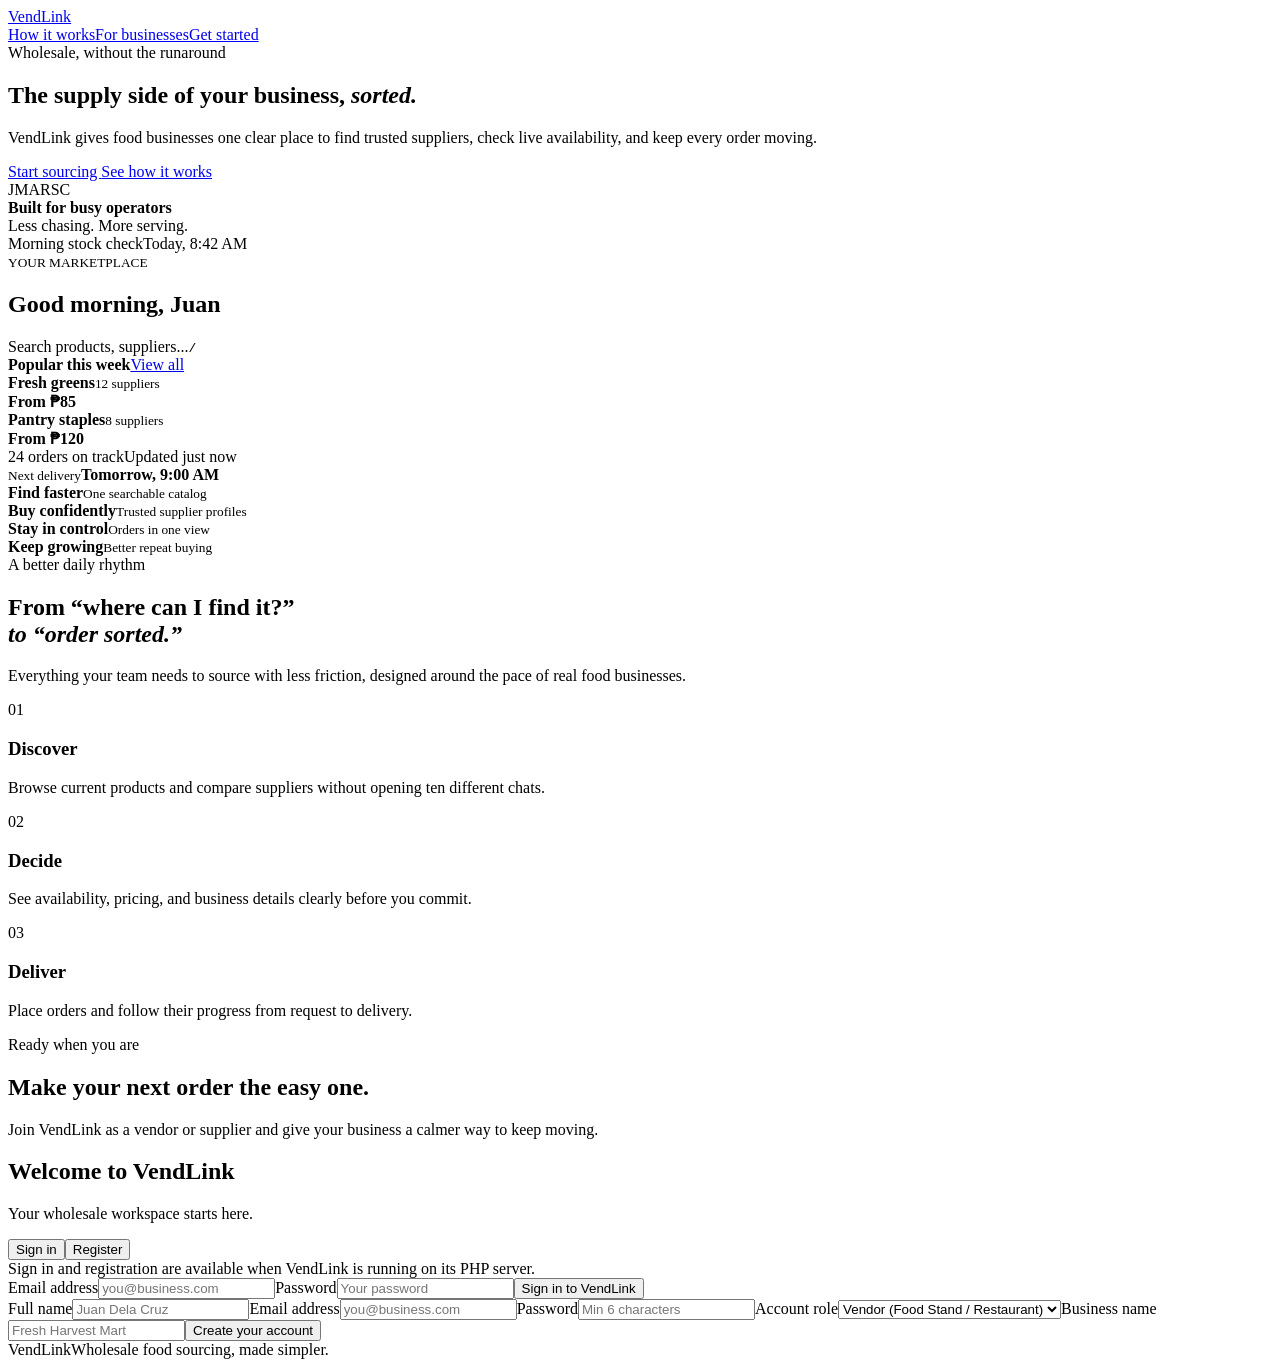
==== index.html @ 3ece9a18 "Add files via upload" ====
<!DOCTYPE html>
<html lang="en">
<head>
  <meta charset="UTF-8">
  <meta name="viewport" content="width=device-width, initial-scale=1.0">
  <meta name="description" content="VendLink connects food businesses with trusted wholesale suppliers.">
  <title>VendLink | The supply side of your business</title>
  <link rel="stylesheet" href="assets/css/style.css?v=12">
  <script src="assets/js/lucide.min.js?v=3"></script>
</head>
<body class="landing-page">
  <header class="landing-nav">
    <a href="index.html" class="landing-brand" aria-label="VendLink home"><span class="landing-brand-mark"><i data-lucide="boxes" class="w-5 h-5"></i></span><span>Vend<span>Link</span></span></a>
    <nav class="landing-nav-links" aria-label="Landing page navigation"><a href="#how-it-works">How it works</a><a href="#for-businesses">For businesses</a><a href="#access" class="landing-nav-cta">Get started <i data-lucide="arrow-up-right" class="w-4 h-4"></i></a></nav>
  </header>

  <main>
    <section class="landing-hero" id="for-businesses">
      <div class="landing-hero-copy"><div class="landing-eyebrow"><span></span> Wholesale, without the runaround</div><h1>The supply side of your business, <em>sorted.</em></h1><p class="landing-lede">VendLink gives food businesses one clear place to find trusted suppliers, check live availability, and keep every order moving.</p><div class="landing-actions"><a href="#access" class="landing-button landing-button-primary">Start sourcing <i data-lucide="arrow-right" class="w-4 h-4"></i></a><a href="#how-it-works" class="landing-button landing-button-quiet"><i data-lucide="play-circle" class="w-4 h-4"></i> See how it works</a></div><div class="landing-proof"><div class="landing-avatars"><span>JM</span><span>AR</span><span>SC</span></div><span><strong>Built for busy operators</strong><br>Less chasing. More serving.</span></div></div>
      <div class="inventory-scene" aria-label="VendLink marketplace preview"><div class="inventory-orbit inventory-orbit-one"></div><div class="inventory-orbit inventory-orbit-two"></div><div class="inventory-window"><div class="inventory-window-top"><span class="window-dots"><i></i><i></i><i></i></span><span class="window-title">Morning stock check</span><span class="window-date">Today, 8:42 AM</span></div><div class="inventory-window-body"><div class="inventory-heading"><div><small>YOUR MARKETPLACE</small><h2>Good morning, Juan</h2></div><span class="inventory-bell"><i data-lucide="bell" class="w-4 h-4"></i></span></div><div class="inventory-search"><i data-lucide="search" class="w-4 h-4"></i><span>Search products, suppliers...</span><kbd>/</kbd></div><div class="inventory-label-row"><strong>Popular this week</strong><a href="#access">View all <i data-lucide="arrow-up-right" class="w-3 h-3"></i></a></div><div class="inventory-products"><div class="inventory-product"><div class="product-art product-art-greens"><i data-lucide="leaf" class="w-7 h-7"></i></div><div><strong>Fresh greens</strong><small>12 suppliers</small></div><b>From ₱85</b></div><div class="inventory-product"><div class="product-art product-art-grain"><i data-lucide="wheat" class="w-7 h-7"></i></div><div><strong>Pantry staples</strong><small>8 suppliers</small></div><b>From ₱120</b></div></div><div class="inventory-status"><span><i data-lucide="circle-check" class="w-4 h-4"></i> 24 orders on track</span><span>Updated just now</span></div></div></div><div class="inventory-float"><span class="float-icon"><i data-lucide="truck" class="w-4 h-4"></i></span><span><small>Next delivery</small><strong>Tomorrow, 9:00 AM</strong></span><i data-lucide="check" class="w-4 h-4"></i></div></div>
    </section>

    <section class="landing-ribbon" aria-label="VendLink benefits"><div><i data-lucide="scan-search" class="w-5 h-5"></i><span><strong>Find faster</strong><small>One searchable catalog</small></span></div><div><i data-lucide="badge-check" class="w-5 h-5"></i><span><strong>Buy confidently</strong><small>Trusted supplier profiles</small></span></div><div><i data-lucide="route" class="w-5 h-5"></i><span><strong>Stay in control</strong><small>Orders in one view</small></span></div><div><i data-lucide="repeat-2" class="w-5 h-5"></i><span><strong>Keep growing</strong><small>Better repeat buying</small></span></div></section>

    <section class="landing-process" id="how-it-works"><div class="landing-section-heading"><div><span class="landing-eyebrow"><span></span> A better daily rhythm</span><h2>From “where can I find it?”<br><em>to “order sorted.”</em></h2></div><p>Everything your team needs to source with less friction, designed around the pace of real food businesses.</p></div><div class="process-grid"><article><span>01</span><i data-lucide="search"></i><h3>Discover</h3><p>Browse current products and compare suppliers without opening ten different chats.</p></article><article><span>02</span><i data-lucide="sliders-horizontal"></i><h3>Decide</h3><p>See availability, pricing, and business details clearly before you commit.</p></article><article><span>03</span><i data-lucide="package-check"></i><h3>Deliver</h3><p>Place orders and follow their progress from request to delivery.</p></article></div></section>

    <section class="access-section" id="access"><div class="access-intro"><span class="landing-eyebrow"><span></span> Ready when you are</span><h2>Make your next order the easy one.</h2><p>Join VendLink as a vendor or supplier and give your business a calmer way to keep moving.</p></div><div class="auth-card landing-auth-card"><div class="auth-card-header"><div class="auth-logo"><i data-lucide="boxes" class="w-6 h-6"></i></div><h2>Welcome to Vend<span>Link</span></h2><p class="auth-subtitle">Your wholesale workspace starts here.</p><div class="auth-tabs"><button id="tabLogin" class="active" onclick="switchTab('login')">Sign in</button><button id="tabSignup" onclick="switchTab('signup')">Register</button></div></div><div class="auth-card-body"><div id="staticNotice" class="error-box"><i data-lucide="info" class="w-4 h-4"></i><span>Sign in and registration are available when VendLink is running on its PHP server.</span></div><form id="loginForm" onsubmit="showStaticNotice(event)"><label>Email address<input type="email" required placeholder="you@business.com"></label><label>Password<input type="password" required placeholder="Your password"></label><button type="submit" class="auth-submit">Sign in to VendLink <i data-lucide="arrow-right" class="w-4 h-4"></i></button></form><form id="signupForm" onsubmit="showStaticNotice(event)" class="hidden"><label>Full name<input type="text" required placeholder="Juan Dela Cruz"></label><label>Email address<input type="email" required placeholder="you@business.com"></label><label>Password<input type="password" minlength="6" required placeholder="Min 6 characters"></label><label>Account role<select><option>Vendor (Food Stand / Restaurant)</option><option>Supplier (Distributor / Producer)</option></select></label><label>Business name<input type="text" placeholder="Fresh Harvest Mart"></label><button type="submit" class="auth-submit">Create your account <i data-lucide="arrow-right" class="w-4 h-4"></i></button></form></div></div></section>
  </main>
  <footer class="landing-footer"><span class="landing-brand"><span class="landing-brand-mark"><i data-lucide="boxes" class="w-4 h-4"></i></span><span>Vend<span>Link</span></span></span><span>Wholesale food sourcing, made simpler.</span></footer>

  <script>
    lucide.createIcons();
    function switchTab(tab) { document.getElementById('loginForm').classList.toggle('hidden', tab !== 'login'); document.getElementById('signupForm').classList.toggle('hidden', tab !== 'signup'); document.getElementById('tabLogin').classList.toggle('active', tab === 'login'); document.getElementById('tabSignup').classList.toggle('active', tab === 'signup'); }
    function showStaticNotice(event) { event.preventDefault(); document.getElementById('staticNotice').classList.remove('hidden'); }
  </script>
</body>
</html>
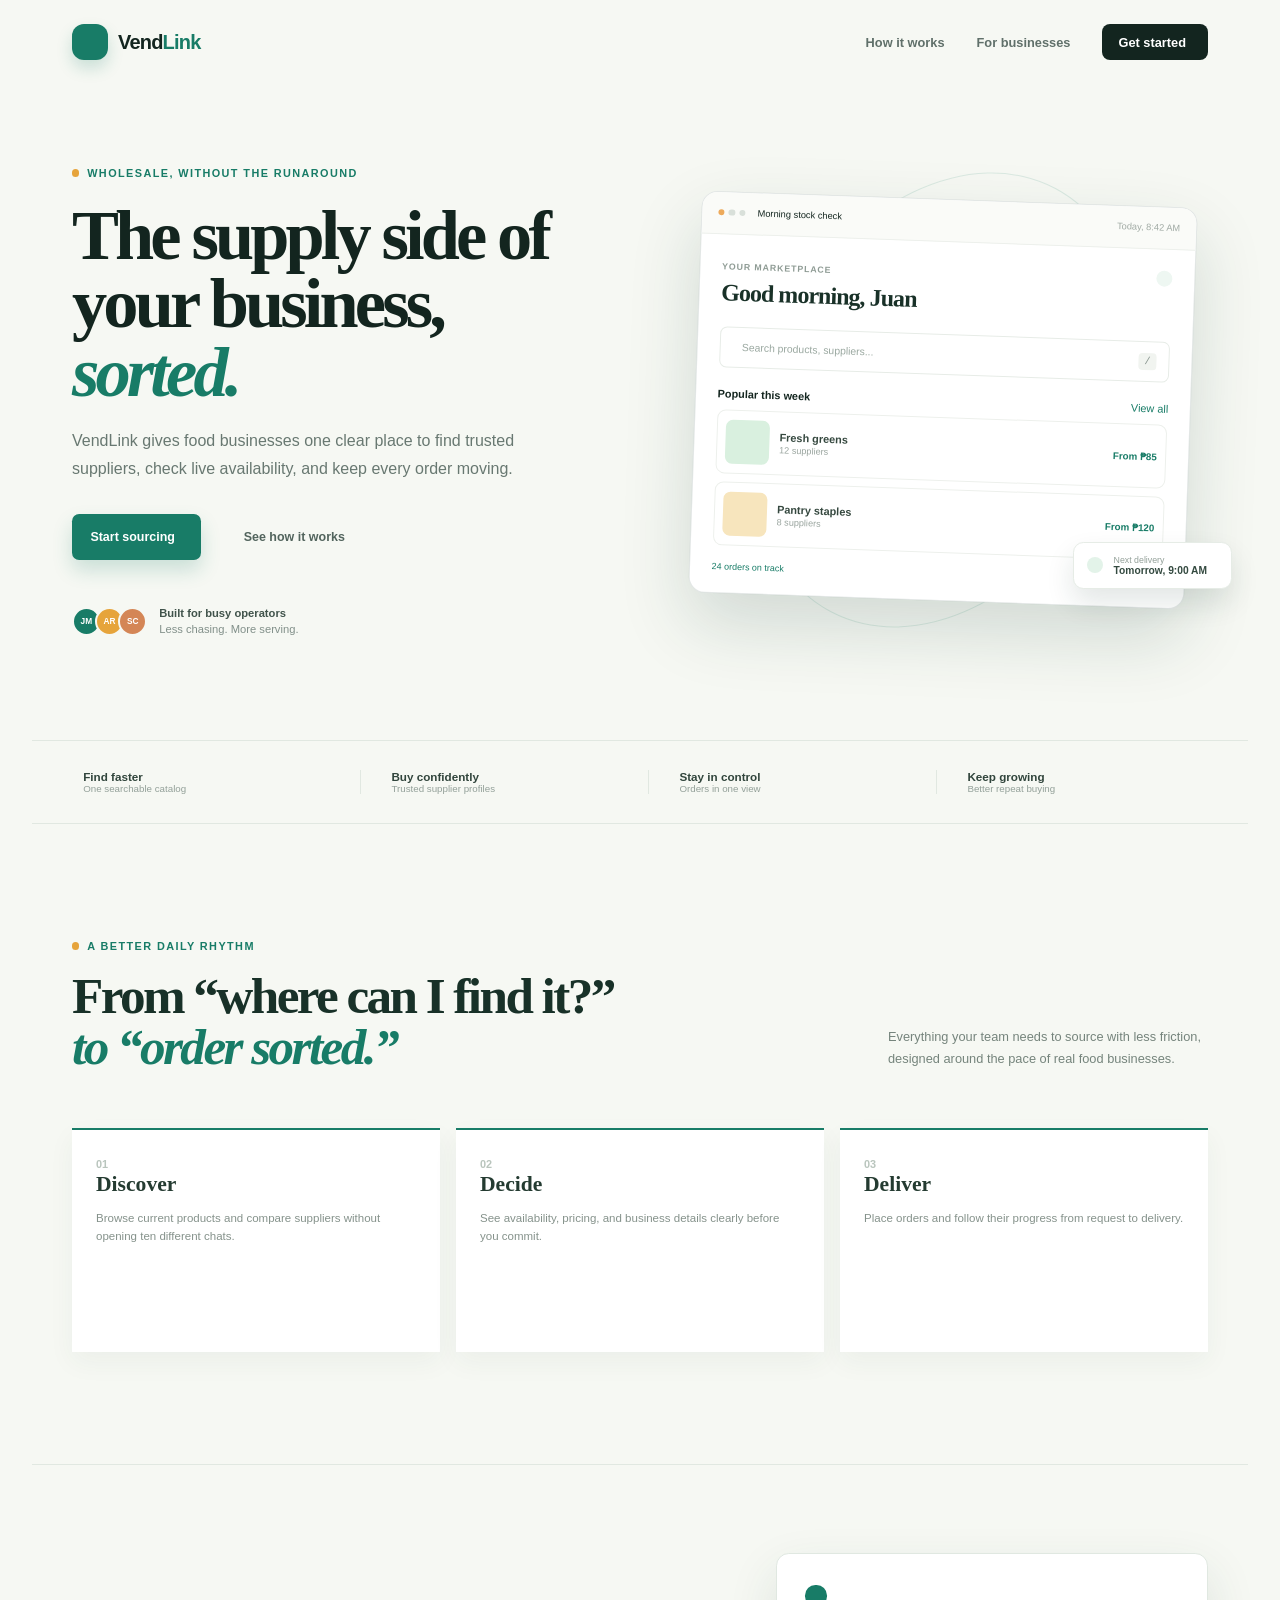
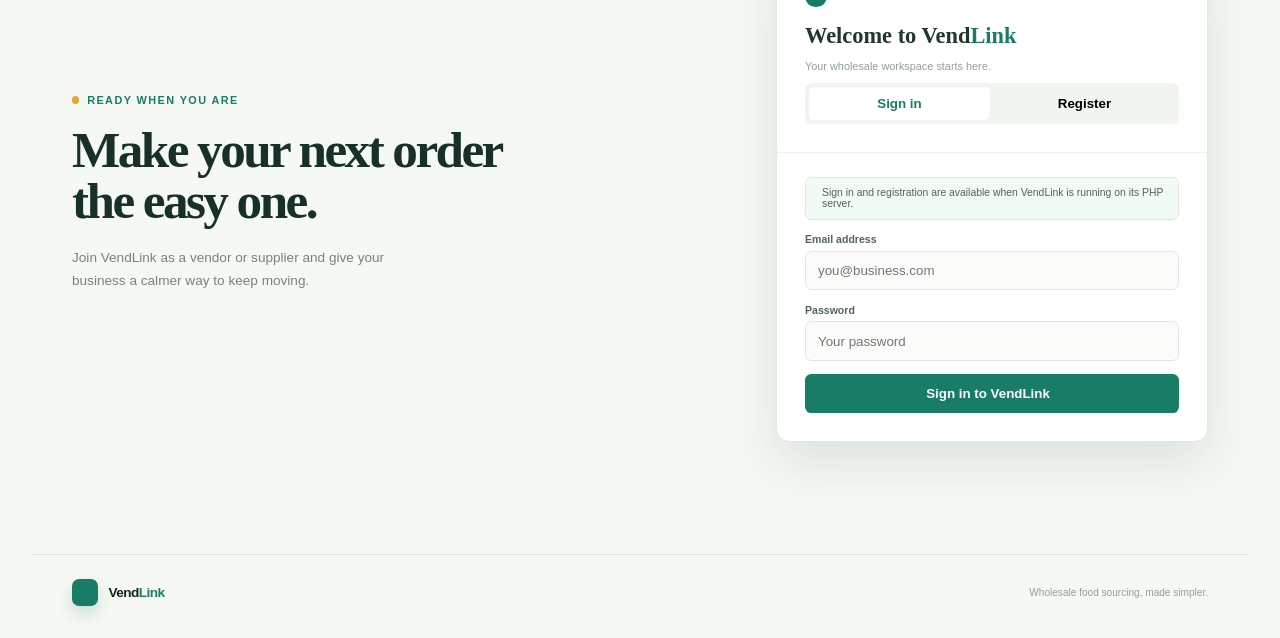
==== commit dfdb4bbc: "Add files via upload" ====
--- a/index.html
+++ b/index.html
@@ -5,8 +5,37 @@
   <meta name="viewport" content="width=device-width, initial-scale=1.0">
   <meta name="description" content="VendLink connects food businesses with trusted wholesale suppliers.">
   <title>VendLink | The supply side of your business</title>
-  <link rel="stylesheet" href="assets/css/style.css?v=12">
-  <script src="assets/js/lucide.min.js?v=3"></script>
+  <link rel="stylesheet" href="./assets/css/style.css">
+  <style>
+    * { box-sizing: border-box; }
+    html { scroll-behavior: smooth; }
+    body { margin: 0; }
+    .landing-page { min-height: 100vh; overflow-x: hidden; color: #13251f; background: #f6f8f3; font-family: Georgia, "Times New Roman", serif; }
+    .landing-page a { text-decoration: none; }
+    .landing-page svg { display: block; width: 1em; height: 1em; }
+    .landing-page .hidden { display: none !important; }
+    .landing-nav { display: flex; align-items: center; justify-content: space-between; max-width: 76rem; margin: 0 auto; padding: 1.5rem 2.5rem; }
+    .landing-brand { display: inline-flex; align-items: center; gap: .625rem; color: #13251f; font-family: "Trebuchet MS", sans-serif; font-size: 1.25rem; font-weight: 900; letter-spacing: -.04em; }
+    .landing-brand > span:last-child > span, .landing-auth-card h2 > span { color: #187c67; }
+    .landing-brand-mark { display: inline-flex; align-items: center; justify-content: center; width: 2.25rem; height: 2.25rem; color: #fff; background: #187c67; border-radius: .75rem; box-shadow: 0 8px 16px rgba(24,124,103,.2); }
+    .landing-nav-links { display: flex; align-items: center; gap: 2rem; font-family: "Trebuchet MS", sans-serif; font-size: .8rem; font-weight: 700; }
+    .landing-nav-links > a { color: #60706a; }.landing-nav-links > a:hover { color: #187c67; }
+    .landing-nav-cta { display: inline-flex; align-items: center; gap: .375rem; padding: .65rem 1rem; color: #fff !important; background: #13251f; border-radius: .5rem; }
+    .landing-hero { display: grid; grid-template-columns: minmax(0,1fr) minmax(28rem,1fr); align-items: center; gap: clamp(2rem,6vw,7rem); max-width: 76rem; min-height: 41rem; margin: 0 auto; padding: 3.5rem 2.5rem 5rem; }
+    .landing-hero-copy { position: relative; z-index: 1; max-width: 35rem; }.landing-eyebrow { display: inline-flex; align-items: center; gap: .5rem; color: #187c67; font-family: "Trebuchet MS", sans-serif; font-size: .68rem; font-weight: 900; letter-spacing: .13em; text-transform: uppercase; }.landing-eyebrow > span { width: .45rem; height: .45rem; background: #e6a43b; border-radius: 50%; }
+    .landing-hero h1 { margin: 1.25rem 0; color: #13251f; font-size: clamp(3.2rem,5.5vw,5.25rem); font-weight: 700; line-height: .98; letter-spacing: -.055em; }.landing-hero h1 em,.landing-section-heading h2 em { color: #187c67; font-style: italic; }.landing-lede { max-width: 31rem; margin: 0; color: #687871; font-family: "Trebuchet MS", sans-serif; font-size: 1rem; line-height: 1.7; }
+    .landing-actions { display: flex; align-items: center; gap: 1rem; margin-top: 2rem; font-family: "Trebuchet MS", sans-serif; }.landing-button { display: inline-flex; align-items: center; gap: .5rem; min-height: 2.9rem; padding: .75rem 1.15rem; border-radius: .45rem; font-size: .78rem; font-weight: 800; }.landing-button-primary { color: #fff; background: #187c67; box-shadow: 0 10px 20px rgba(24,124,103,.2); }.landing-button-quiet { color: #52645d; }
+    .landing-proof { display: flex; align-items: center; gap: .75rem; margin-top: 2.8rem; color: #82908a; font-family: "Trebuchet MS", sans-serif; font-size: .7rem; line-height: 1.45; }.landing-proof strong { color: #40534b; }.landing-avatars { display: flex; }.landing-avatars span { display: inline-flex; align-items: center; justify-content: center; width: 1.8rem; height: 1.8rem; margin-left: -.35rem; color: #fff; border: 2px solid #f6f8f3; border-radius: 50%; background: #d48656; font-size: .52rem; font-weight: 900; }.landing-avatars span:first-child { margin-left: 0; background: #187c67; }.landing-avatars span:nth-child(2) { background: #e6a43b; }
+    .inventory-scene { position: relative; min-height: 30rem; display: flex; align-items: center; justify-content: center; }.inventory-orbit { position: absolute; border: 1px solid rgba(24,124,103,.13); border-radius: 50%; }.inventory-orbit-one { width: 29rem; height: 19rem; transform: rotate(-18deg); }.inventory-orbit-two { width: 22rem; height: 30rem; transform: rotate(28deg); }.inventory-window { position: relative; z-index: 1; width: min(100%,31rem); overflow: hidden; border: 1px solid rgba(26,58,48,.12); border-radius: 1rem; background: #fff; box-shadow: 0 30px 70px rgba(21,60,48,.16); transform: rotate(2deg); }.inventory-window-top { display: flex; align-items: center; gap: .75rem; height: 2.6rem; padding: 0 1rem; border-bottom: 1px solid #edf0ec; background: #fafbf8; font-family: "Trebuchet MS", sans-serif; font-size: .58rem; }.window-dots { display: flex; gap: .25rem; }.window-dots i { width: .4rem; height: .4rem; border-radius: 50%; background: #d9e0da; }.window-dots i:first-child { background: #edaa5b; }.window-date { margin-left: auto; color: #a0aaa4; }.inventory-window-body { padding: 1.35rem; }.inventory-heading { display: flex; justify-content: space-between; align-items: flex-start; }.inventory-heading small { color: #8e9b94; font-family: "Trebuchet MS", sans-serif; font-size: .55rem; font-weight: 900; letter-spacing: .1em; }.inventory-heading h2 { margin: .35rem 0 1.25rem; color: #193128; font-size: 1.5rem; letter-spacing: -.04em; }.inventory-bell { display: inline-flex; padding: .5rem; color: #187c67; background: #eef7f2; border-radius: .55rem; }
+    .inventory-search { display: flex; align-items: center; gap: .55rem; padding: .7rem .8rem; color: #9aa8a0; border: 1px solid #e7ece7; border-radius: .45rem; font-family: "Trebuchet MS", sans-serif; font-size: .65rem; }.inventory-search kbd { margin-left: auto; padding: .15rem .35rem; color: #87948e; background: #f1f4f0; border-radius: .25rem; }.inventory-label-row { display: flex; justify-content: space-between; margin: 1.25rem 0 .65rem; font-family: "Trebuchet MS", sans-serif; font-size: .68rem; }.inventory-label-row a { color: #187c67; }.inventory-products { display: grid; gap: .5rem; }.inventory-product { display: flex; align-items: center; gap: .6rem; padding: .55rem; border: 1px solid #edf0ec; border-radius: .55rem; font-family: "Trebuchet MS", sans-serif; }.inventory-product > div:nth-child(2) { display: flex; flex-direction: column; gap: .15rem; }.inventory-product strong,.inventory-product small { display: block; }.inventory-product strong { color: #35483f; font-size: .68rem; }.inventory-product small { color: #9aa59f; font-size: .57rem; }.inventory-product b { margin-left: auto; color: #187c67; font-size: .61rem; }.product-art { display: inline-flex; align-items: center; justify-content: center; width: 2.75rem; height: 2.75rem; border-radius: .45rem; }.product-art-greens { color: #187c67; background: #d9f0df; }.product-art-grain { color: #bc7928; background: #f7e5bd; }.inventory-status { display: flex; justify-content: space-between; margin-top: 1rem; color: #91a098; font-family: "Trebuchet MS", sans-serif; font-size: .56rem; }.inventory-status span:first-child { color: #187c67; }.inventory-float { position: absolute; z-index: 2; right: -1.5rem; bottom: 3.2rem; display: flex; align-items: center; gap: .65rem; padding: .75rem .85rem; color: #52645d; background: #fff; border: 1px solid #e6ece6; border-radius: .65rem; box-shadow: 0 14px 28px rgba(21,60,48,.12); font-family: "Trebuchet MS", sans-serif; }.inventory-float small,.inventory-float strong { display: block; }.inventory-float small { color: #93a099; font-size: .55rem; }.inventory-float strong { color: #344a40; font-size: .64rem; }.float-icon { display: inline-flex; padding: .5rem; color: #187c67; background: #e3f3e9; border-radius: .5rem; }
+    .landing-ribbon { display: grid; grid-template-columns: repeat(4,1fr); gap: 1rem; max-width: 76rem; margin: 0 auto; padding: 1.8rem 2.5rem; border-top: 1px solid #e1e8e1; border-bottom: 1px solid #e1e8e1; }.landing-ribbon > div { display: flex; align-items: center; gap: .7rem; padding-left: 1.2rem; border-left: 1px solid #e1e8e1; }.landing-ribbon > div:first-child { padding-left: 0; border-left: 0; }.landing-ribbon svg { color: #187c67; }.landing-ribbon strong,.landing-ribbon small { display: block; font-family: "Trebuchet MS", sans-serif; }.landing-ribbon strong { color: #31453c; font-size: .73rem; }.landing-ribbon small { color: #93a099; font-size: .61rem; }
+    .landing-process { max-width: 76rem; margin: 0 auto; padding: 7rem 2.5rem; }.landing-section-heading { display: flex; align-items: flex-end; justify-content: space-between; gap: 2rem; }.landing-section-heading h2,.access-intro h2 { margin: 1rem 0 0; color: #183128; font-size: clamp(2.2rem,4vw,3.5rem); line-height: 1; letter-spacing: -.05em; }.landing-section-heading > p { max-width: 20rem; margin: 0 0 .15rem; color: #75847c; font-family: "Trebuchet MS", sans-serif; font-size: .8rem; line-height: 1.7; }.process-grid { display: grid; grid-template-columns: repeat(3,1fr); gap: 1rem; margin-top: 3.5rem; }.process-grid article { min-height: 14rem; padding: 1.5rem; border-top: 2px solid #187c67; background: #fff; box-shadow: 0 10px 25px rgba(40,75,61,.05); }.process-grid article > span { color: #b9c5bd; font-family: "Trebuchet MS", sans-serif; font-size: .68rem; font-weight: 900; }.process-grid article > svg { width: 1.5rem; height: 1.5rem; margin: 2rem 0 1rem; color: #187c67; }.process-grid h3 { margin: 0; color: #243b31; font-size: 1.35rem; }.process-grid p { color: #85928b; font-family: "Trebuchet MS", sans-serif; font-size: .72rem; line-height: 1.6; }
+    .access-section { display: grid; grid-template-columns: minmax(0,1fr) minmax(20rem,27rem); align-items: center; gap: 6rem; max-width: 76rem; margin: 0 auto; padding: 5.5rem 2.5rem 7rem; border-top: 1px solid #e1e8e1; }.access-intro { max-width: 30rem; }.access-intro p { max-width: 23rem; margin-top: 1.25rem; color: #75847c; font-family: "Trebuchet MS", sans-serif; font-size: .85rem; line-height: 1.7; }.landing-auth-card { overflow: hidden; border: 1px solid #e0e8e1; border-radius: .8rem; background: #fff; box-shadow: 0 20px 50px rgba(30,75,57,.12); }.landing-auth-card .auth-card-header { padding: 1.75rem; border-bottom: 1px solid #edf1ec; }.landing-auth-card .auth-logo { display: inline-flex; padding: .7rem; margin-bottom: 1rem; color: #fff; background: #187c67; border-radius: .65rem; }.landing-auth-card h2 { margin: 0; color: #20372d; font-size: 1.4rem; }.landing-auth-card .auth-subtitle { color: #91a098; font-family: "Trebuchet MS", sans-serif; font-size: .68rem; }.auth-tabs { display: flex; gap: .25rem; padding: .25rem; background: #f1f5f0; border-radius: .45rem; font-family: "Trebuchet MS", sans-serif; }.auth-tabs button { flex: 1; padding: .55rem; border: 0; border-radius: .3rem; background: transparent; font-weight: 800; }.auth-tabs button.active { color: #187c67; background: #fff; }.auth-card-body { padding: 1.5rem 1.75rem 1.75rem; }.auth-card-body form { display: grid; gap: .85rem; }.auth-card-body label { display: grid; gap: .35rem; color: #52645d; font-family: "Trebuchet MS", sans-serif; font-size: .66rem; font-weight: 800; }.auth-card-body input,.auth-card-body select { width: 100%; padding: .7rem .75rem; border: 1px solid #dfe7df; border-radius: .4rem; background: #fbfcfa; font-family: "Trebuchet MS", sans-serif; }.auth-submit { display: inline-flex; align-items: center; justify-content: center; gap: .5rem; padding: .75rem; color: #fff; border: 0; border-radius: .4rem; background: #187c67; font-weight: 800; }.error-box { display: flex; gap: .4rem; align-items: center; margin-bottom: .85rem; padding: .6rem; color: #52645d; border: 1px solid #dce9df; border-radius: .4rem; background: #f2faf4; font-family: "Trebuchet MS", sans-serif; font-size: .65rem; }
+    .landing-footer { display: flex; align-items: center; justify-content: space-between; max-width: 76rem; margin: 0 auto; padding: 1.5rem 2.5rem 2rem; border-top: 1px solid #e1e8e1; color: #91a098; font-family: "Trebuchet MS", sans-serif; font-size: .63rem; }.landing-footer .landing-brand { font-size: .85rem; }.landing-footer .landing-brand-mark { width: 1.65rem; height: 1.65rem; border-radius: .45rem; }
+    @media (max-width: 900px) { .landing-hero { grid-template-columns: 1fr; gap: 3rem; padding-top: 3rem; }.landing-hero-copy { max-width: 40rem; }.access-section { gap: 3rem; } }
+    @media (max-width: 700px) { .landing-nav { padding: 1.1rem 1.25rem; }.landing-nav-links > a:not(.landing-nav-cta) { display: none; }.landing-hero,.landing-process,.access-section { padding-right: 1.25rem; padding-left: 1.25rem; }.landing-hero h1 { font-size: clamp(2.9rem,13vw,4.2rem); }.landing-ribbon { grid-template-columns: repeat(2,1fr); padding: 1.25rem; }.landing-ribbon > div:nth-child(3) { padding-left: 0; border-left: 0; }.landing-section-heading,.access-section { display: grid; grid-template-columns: 1fr; }.landing-section-heading > p { margin-top: 1.5rem; }.process-grid { grid-template-columns: 1fr; margin-top: 2rem; }.process-grid article { min-height: 0; }.access-section { padding-top: 4rem; padding-bottom: 4rem; }.landing-footer { align-items: flex-start; flex-direction: column; gap: .8rem; padding-right: 1.25rem; padding-left: 1.25rem; }.inventory-float { right: -.25rem; bottom: 1.5rem; }.inventory-window { transform: rotate(0); } }
+  </style>
+  <script src="./assets/js/lucide.min.js"></script>
 </head>
 <body class="landing-page">
   <header class="landing-nav">
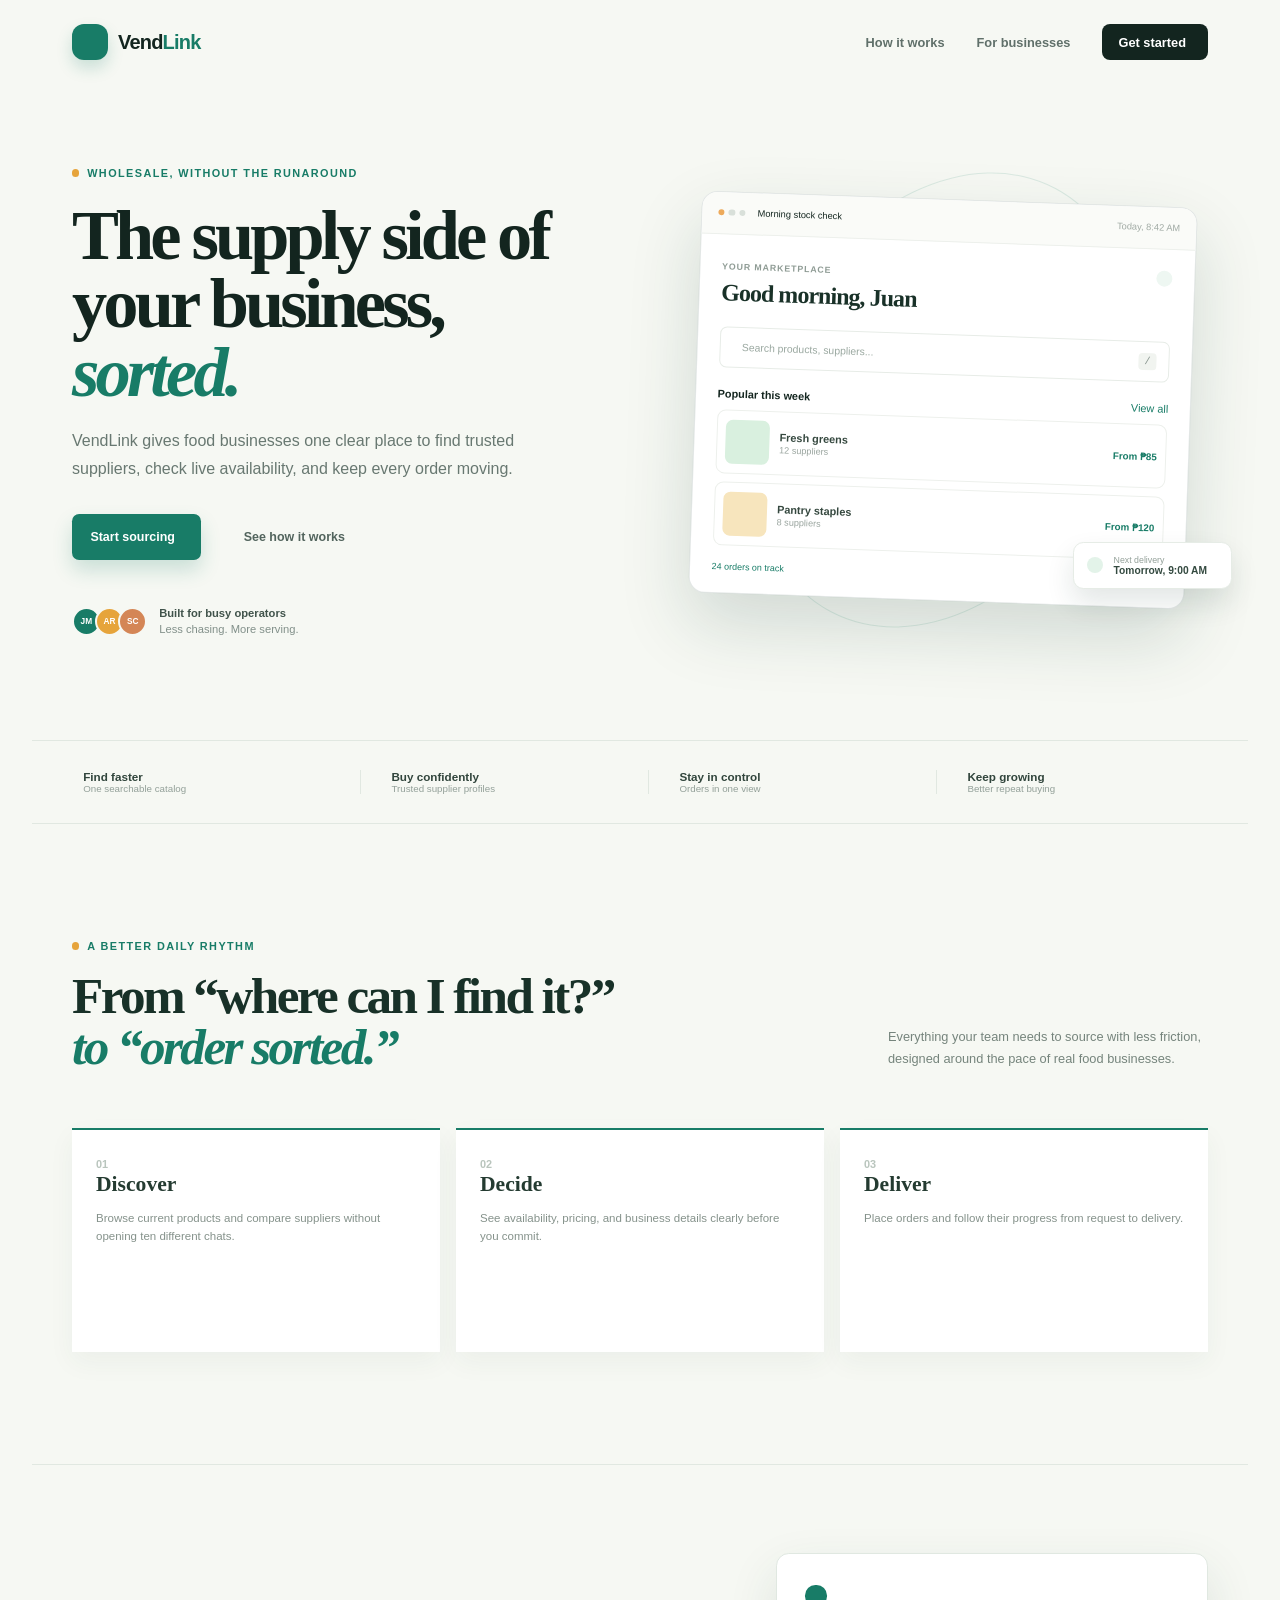
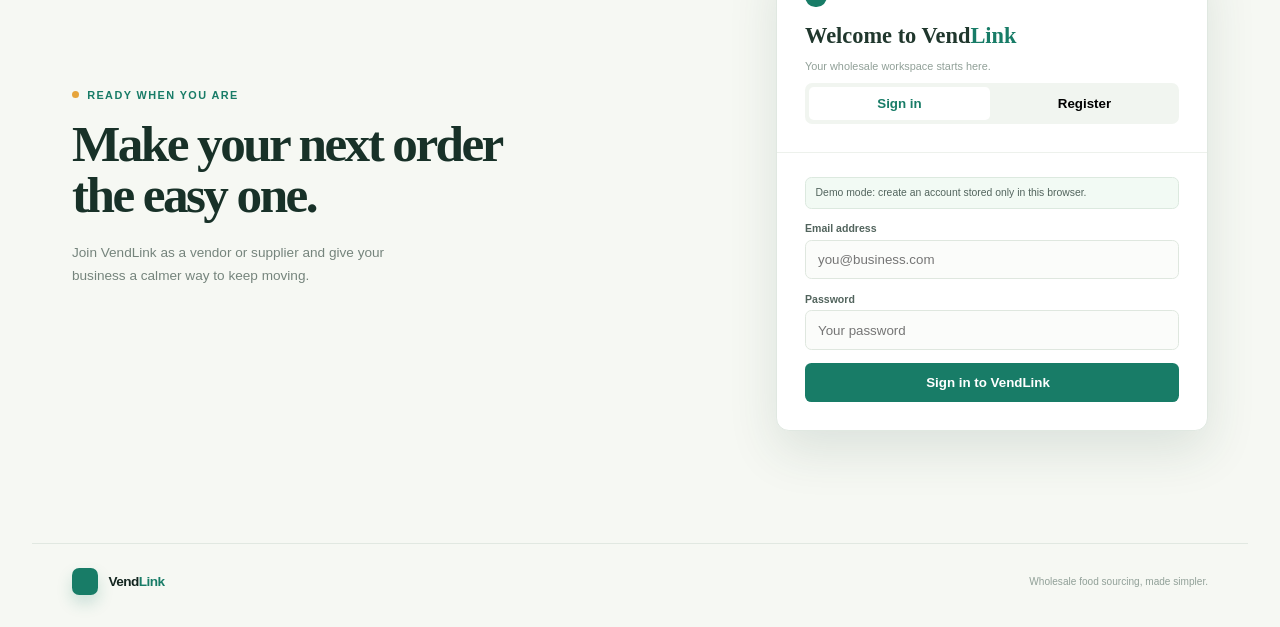
==== commit 917a70d5: "Add files via upload" ====
--- a/index.html
+++ b/index.html
@@ -35,7 +35,6 @@
     @media (max-width: 900px) { .landing-hero { grid-template-columns: 1fr; gap: 3rem; padding-top: 3rem; }.landing-hero-copy { max-width: 40rem; }.access-section { gap: 3rem; } }
     @media (max-width: 700px) { .landing-nav { padding: 1.1rem 1.25rem; }.landing-nav-links > a:not(.landing-nav-cta) { display: none; }.landing-hero,.landing-process,.access-section { padding-right: 1.25rem; padding-left: 1.25rem; }.landing-hero h1 { font-size: clamp(2.9rem,13vw,4.2rem); }.landing-ribbon { grid-template-columns: repeat(2,1fr); padding: 1.25rem; }.landing-ribbon > div:nth-child(3) { padding-left: 0; border-left: 0; }.landing-section-heading,.access-section { display: grid; grid-template-columns: 1fr; }.landing-section-heading > p { margin-top: 1.5rem; }.process-grid { grid-template-columns: 1fr; margin-top: 2rem; }.process-grid article { min-height: 0; }.access-section { padding-top: 4rem; padding-bottom: 4rem; }.landing-footer { align-items: flex-start; flex-direction: column; gap: .8rem; padding-right: 1.25rem; padding-left: 1.25rem; }.inventory-float { right: -.25rem; bottom: 1.5rem; }.inventory-window { transform: rotate(0); } }
   </style>
-  <script src="./assets/js/lucide.min.js"></script>
 </head>
 <body class="landing-page">
   <header class="landing-nav">
@@ -58,9 +57,38 @@
   <footer class="landing-footer"><span class="landing-brand"><span class="landing-brand-mark"><i data-lucide="boxes" class="w-4 h-4"></i></span><span>Vend<span>Link</span></span></span><span>Wholesale food sourcing, made simpler.</span></footer>
 
   <script>
-    lucide.createIcons();
-    function switchTab(tab) { document.getElementById('loginForm').classList.toggle('hidden', tab !== 'login'); document.getElementById('signupForm').classList.toggle('hidden', tab !== 'signup'); document.getElementById('tabLogin').classList.toggle('active', tab === 'login'); document.getElementById('tabSignup').classList.toggle('active', tab === 'signup'); }
-    function showStaticNotice(event) { event.preventDefault(); document.getElementById('staticNotice').classList.remove('hidden'); }
+    document.getElementById('staticNotice').textContent = 'Demo mode: create an account stored only in this browser.';
+    function switchTab(tab) {
+      document.getElementById('loginForm').classList.toggle('hidden', tab !== 'login');
+      document.getElementById('signupForm').classList.toggle('hidden', tab !== 'signup');
+      document.getElementById('tabLogin').classList.toggle('active', tab === 'login');
+      document.getElementById('tabSignup').classList.toggle('active', tab === 'signup');
+      document.getElementById('staticNotice').className = 'error-box';
+      document.getElementById('staticNotice').textContent = 'Demo mode: your account is stored only in this browser.';
+    }
+
+    function showStaticNotice(event) {
+      event.preventDefault();
+      const form = event.currentTarget;
+      const notice = document.getElementById('staticNotice');
+      const fields = form.querySelectorAll('input, select');
+      const values = Array.from(fields).map((field) => field.value.trim());
+
+      if (form.id === 'signupForm') {
+        localStorage.setItem('vendlinkDemoAccount', JSON.stringify({ email: values[1], password: values[2], name: values[0] }));
+        switchTab('login');
+        notice.textContent = 'Demo account created. You can now sign in from this browser.';
+        return;
+      }
+
+      const account = JSON.parse(localStorage.getItem('vendlinkDemoAccount') || 'null');
+      if (account && account.email === values[0] && account.password === values[1]) {
+        notice.textContent = 'Welcome back, ' + account.name + '. Demo sign-in successful.';
+      } else {
+        notice.textContent = 'No matching demo account. Register first, then sign in.';
+      }
+      notice.className = 'error-box';
+    }
   </script>
 </body>
 </html>
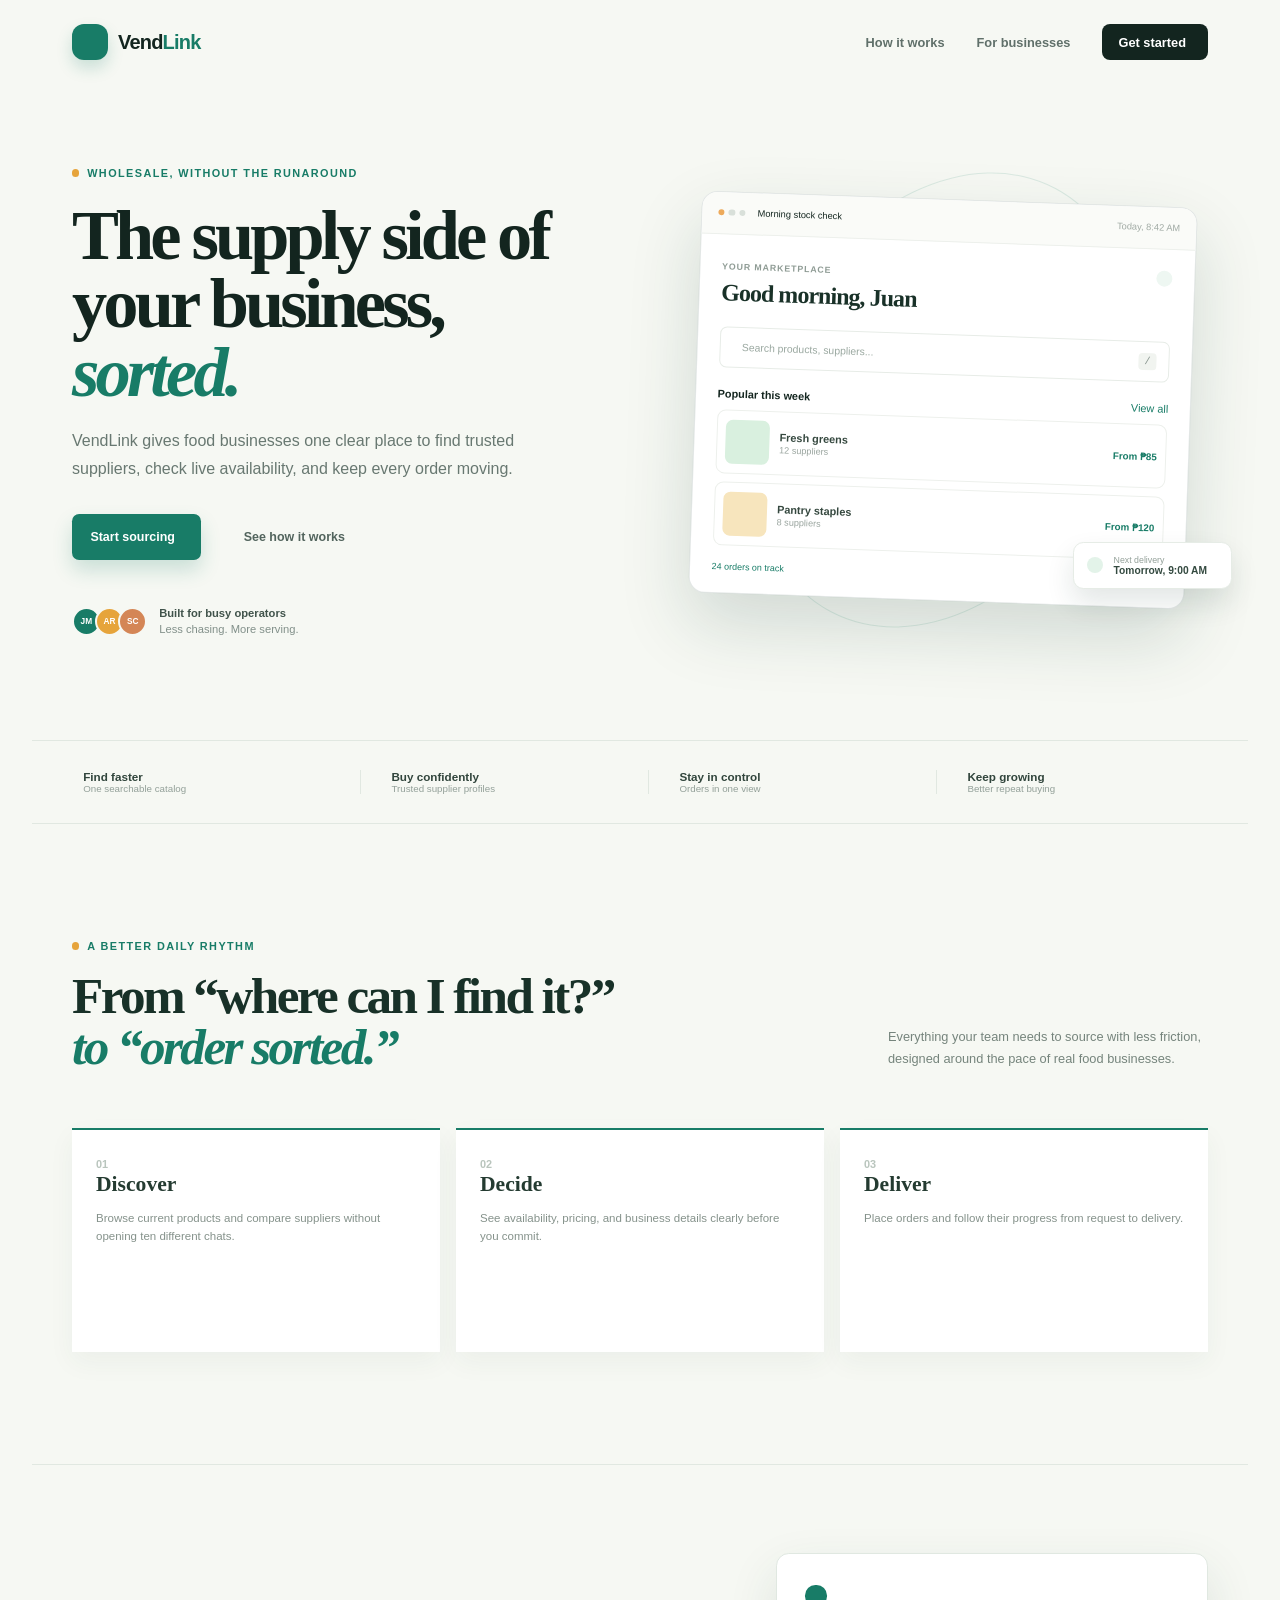
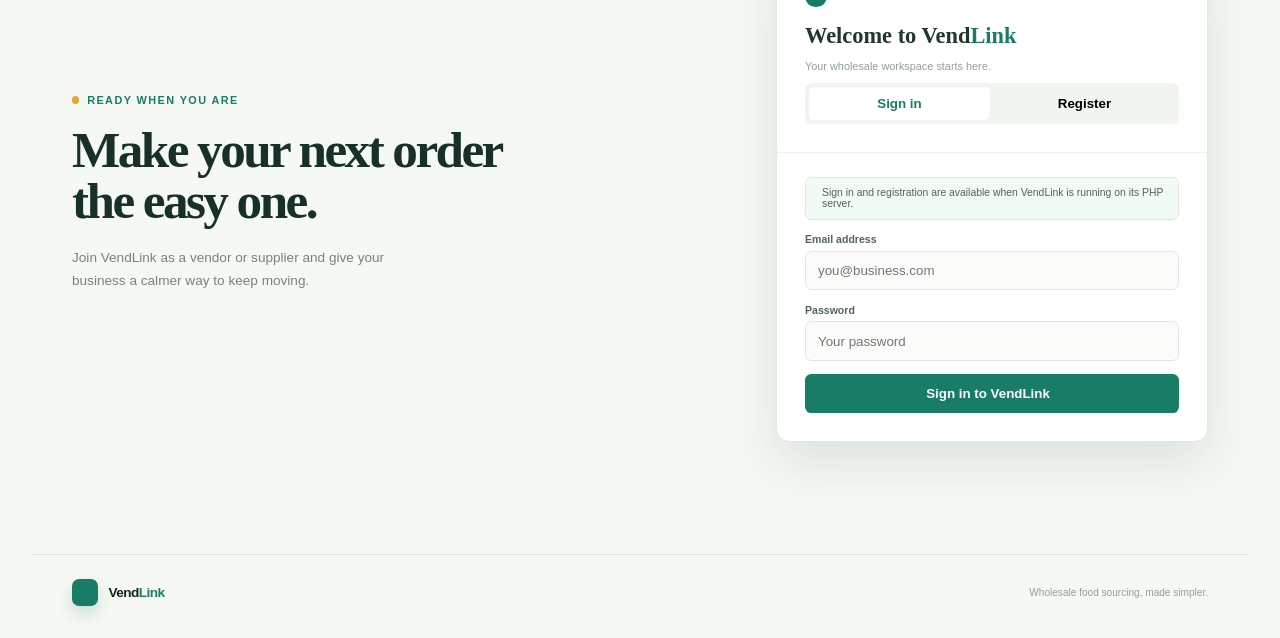
==== commit 1e0e6868: "Add files via upload" ====
--- a/index.html
+++ b/index.html
@@ -35,6 +35,7 @@
     @media (max-width: 900px) { .landing-hero { grid-template-columns: 1fr; gap: 3rem; padding-top: 3rem; }.landing-hero-copy { max-width: 40rem; }.access-section { gap: 3rem; } }
     @media (max-width: 700px) { .landing-nav { padding: 1.1rem 1.25rem; }.landing-nav-links > a:not(.landing-nav-cta) { display: none; }.landing-hero,.landing-process,.access-section { padding-right: 1.25rem; padding-left: 1.25rem; }.landing-hero h1 { font-size: clamp(2.9rem,13vw,4.2rem); }.landing-ribbon { grid-template-columns: repeat(2,1fr); padding: 1.25rem; }.landing-ribbon > div:nth-child(3) { padding-left: 0; border-left: 0; }.landing-section-heading,.access-section { display: grid; grid-template-columns: 1fr; }.landing-section-heading > p { margin-top: 1.5rem; }.process-grid { grid-template-columns: 1fr; margin-top: 2rem; }.process-grid article { min-height: 0; }.access-section { padding-top: 4rem; padding-bottom: 4rem; }.landing-footer { align-items: flex-start; flex-direction: column; gap: .8rem; padding-right: 1.25rem; padding-left: 1.25rem; }.inventory-float { right: -.25rem; bottom: 1.5rem; }.inventory-window { transform: rotate(0); } }
   </style>
+  <script src="./assets/js/lucide-static.js"></script>
 </head>
 <body class="landing-page">
   <header class="landing-nav">
@@ -57,38 +58,9 @@
   <footer class="landing-footer"><span class="landing-brand"><span class="landing-brand-mark"><i data-lucide="boxes" class="w-4 h-4"></i></span><span>Vend<span>Link</span></span></span><span>Wholesale food sourcing, made simpler.</span></footer>
 
   <script>
-    document.getElementById('staticNotice').textContent = 'Demo mode: create an account stored only in this browser.';
-    function switchTab(tab) {
-      document.getElementById('loginForm').classList.toggle('hidden', tab !== 'login');
-      document.getElementById('signupForm').classList.toggle('hidden', tab !== 'signup');
-      document.getElementById('tabLogin').classList.toggle('active', tab === 'login');
-      document.getElementById('tabSignup').classList.toggle('active', tab === 'signup');
-      document.getElementById('staticNotice').className = 'error-box';
-      document.getElementById('staticNotice').textContent = 'Demo mode: your account is stored only in this browser.';
-    }
-
-    function showStaticNotice(event) {
-      event.preventDefault();
-      const form = event.currentTarget;
-      const notice = document.getElementById('staticNotice');
-      const fields = form.querySelectorAll('input, select');
-      const values = Array.from(fields).map((field) => field.value.trim());
-
-      if (form.id === 'signupForm') {
-        localStorage.setItem('vendlinkDemoAccount', JSON.stringify({ email: values[1], password: values[2], name: values[0] }));
-        switchTab('login');
-        notice.textContent = 'Demo account created. You can now sign in from this browser.';
-        return;
-      }
-
-      const account = JSON.parse(localStorage.getItem('vendlinkDemoAccount') || 'null');
-      if (account && account.email === values[0] && account.password === values[1]) {
-        notice.textContent = 'Welcome back, ' + account.name + '. Demo sign-in successful.';
-      } else {
-        notice.textContent = 'No matching demo account. Register first, then sign in.';
-      }
-      notice.className = 'error-box';
-    }
+    lucide.createIcons();
+    function switchTab(tab) { document.getElementById('loginForm').classList.toggle('hidden', tab !== 'login'); document.getElementById('signupForm').classList.toggle('hidden', tab !== 'signup'); document.getElementById('tabLogin').classList.toggle('active', tab === 'login'); document.getElementById('tabSignup').classList.toggle('active', tab === 'signup'); }
+    function showStaticNotice(event) { event.preventDefault(); localStorage.setItem('vendlink-user', 'Juan Dela Cruz'); window.location.href = 'marketplace.html'; }
   </script>
 </body>
 </html>
